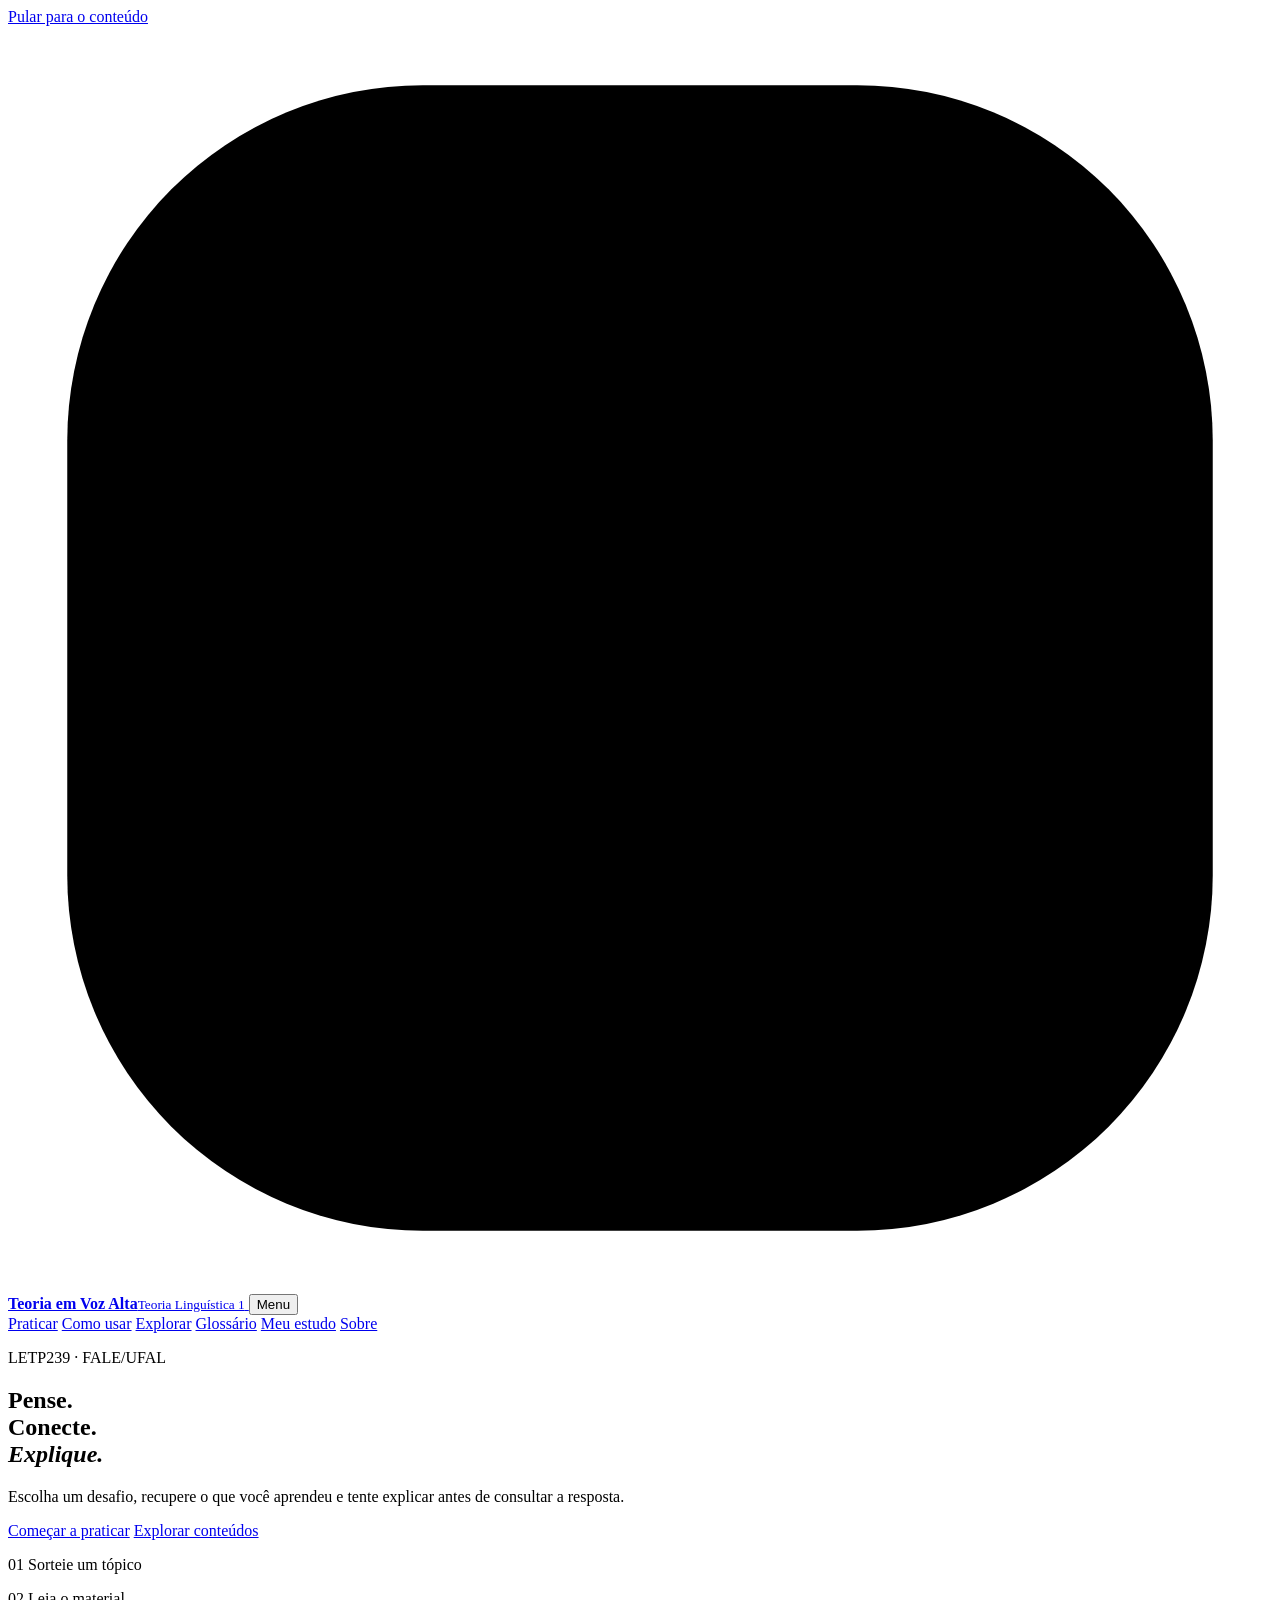
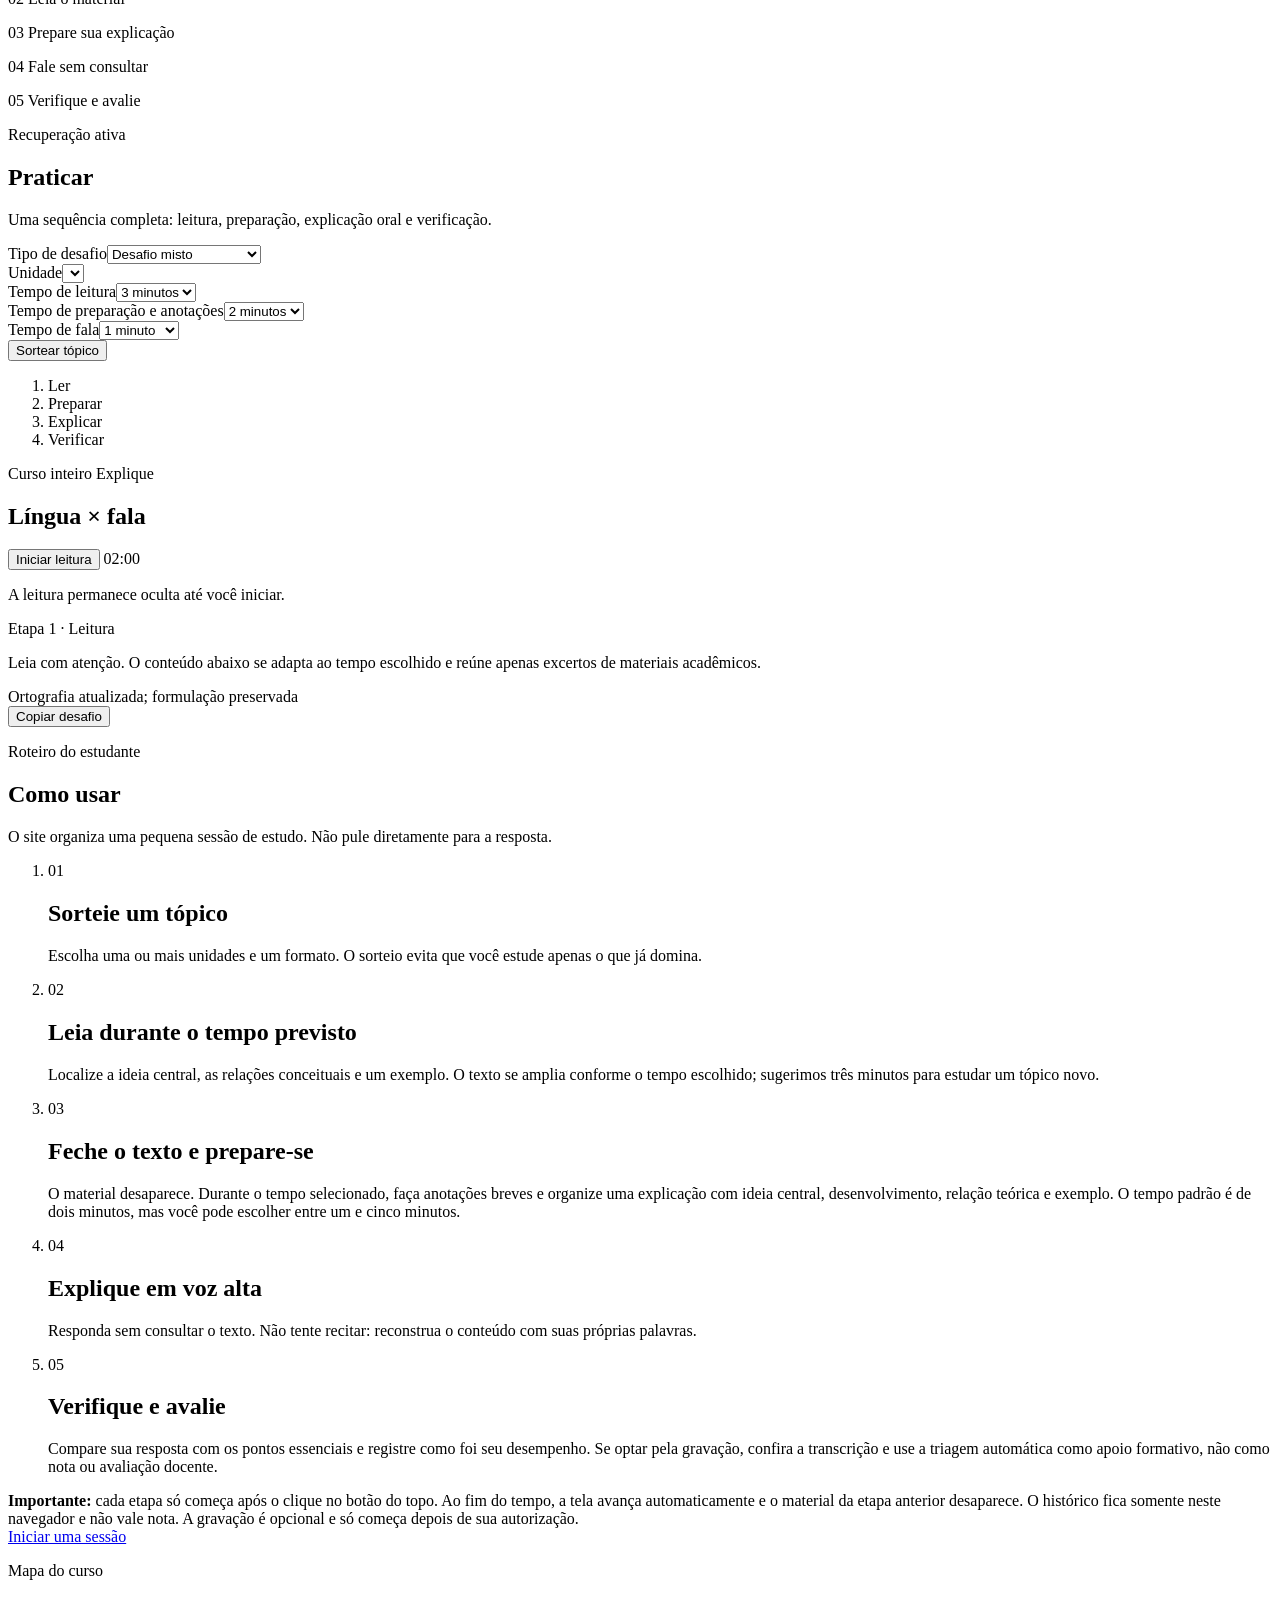
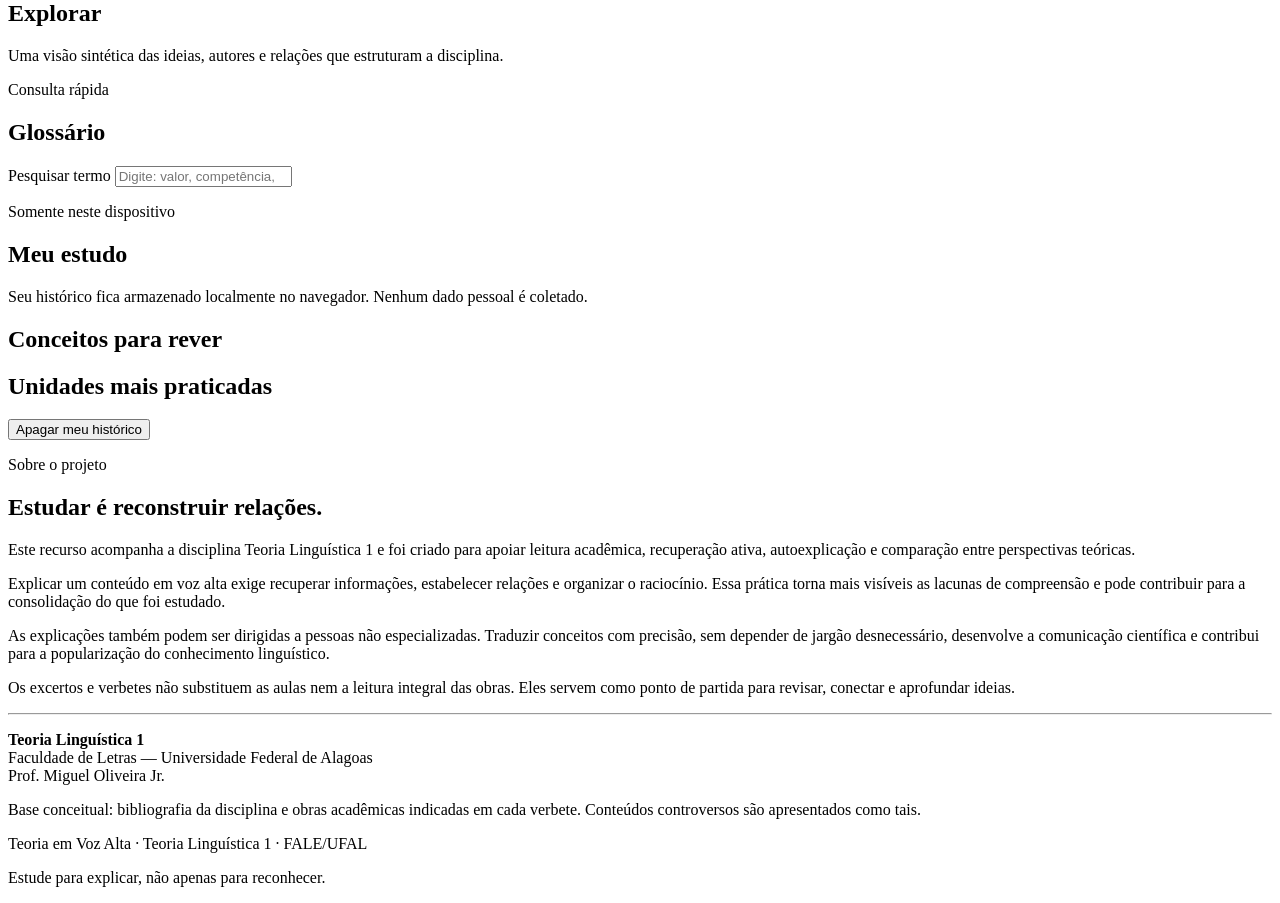
==== index.html @ 7eb718e2 "Publica versão inicial do Teoria em Voz Alta" ====
<!doctype html>
<html lang="pt-BR">
<head>
  <meta charset="utf-8">
  <meta name="viewport" content="width=device-width,initial-scale=1">
  <meta name="description" content="Teoria em Voz Alta: leitura acadêmica, preparação e prática oral para Teoria Linguística 1.">
  <meta name="theme-color" content="#172e3b">
  <title>Teoria em Voz Alta | Teoria Linguística 1</title>
  <link rel="icon" type="image/svg+xml" href="data:image/svg+xml,%3Csvg xmlns='http://www.w3.org/2000/svg' viewBox='0 0 64 64'%3E%3Crect width='64' height='64' rx='18' fill='%23172e3b'/%3E%3Cg fill='none' stroke='%23f2c14e' stroke-width='4' stroke-linecap='round'%3E%3Cpath d='M15 45c9-8 20-10 34-10'/%3E%3Cpath d='M15 34c10-8 21-10 34-10'/%3E%3Cpath d='M15 23c10-6 21-8 34-8'/%3E%3C/g%3E%3Ccircle cx='15' cy='45' r='4' fill='%23d65339'/%3E%3C/svg%3E">
  <link rel="stylesheet" href="./assets/css/styles.css">
</head>
<body>
  <a class="skip-link" href="#conteudo">Pular para o conteúdo</a>
  <header class="site-header">
    <a class="brand" href="#inicio" aria-label="Teoria em Voz Alta — início">
      <span class="brand-mark" aria-hidden="true"><svg viewBox="0 0 64 64"><rect x="3" y="3" width="58" height="58" rx="18"/><g class="brand-waves"><path d="M15 45c9-8 20-10 34-10"/><path d="M15 34c10-8 21-10 34-10"/><path d="M15 23c10-6 21-8 34-8"/></g><circle cx="15" cy="45" r="4"/></svg></span>
      <span class="brand-name"><strong>Teoria em Voz Alta</strong><small>Teoria Linguística 1</small></span>
    </a>
    <button class="menu-button" type="button" aria-expanded="false" aria-controls="nav">Menu</button>
    <nav id="nav" aria-label="Navegação principal">
      <a href="#praticar">Praticar</a>
      <a href="#como-usar">Como usar</a>
      <a href="#explorar">Explorar</a>
      <a href="#glossario">Glossário</a>
      <a href="#estudo">Meu estudo</a>
      <a href="#sobre">Sobre</a>
    </nav>
  </header>

  <main id="conteudo">
    <section id="inicio" class="view active" aria-labelledby="inicio-titulo">
      <div class="home-grid">
        <div class="home-copy">
          <p class="eyebrow">LETP239 · FALE/UFAL</p>
          <h1 id="inicio-titulo">Pense.<br>Conecte.<br><em>Explique.</em></h1>
          <p class="lead">Escolha um desafio, recupere o que você aprendeu e tente explicar antes de consultar a resposta.</p>
          <div class="actions">
            <a class="button primary" href="#praticar">Começar a praticar</a>
            <a class="button quiet" href="#explorar">Explorar conteúdos</a>
          </div>
        </div>
        <div class="method" aria-label="Como funciona">
          <p><span>01</span> Sorteie um tópico</p>
          <p><span>02</span> Leia o material</p>
          <p><span>03</span> Prepare sua explicação</p>
          <p><span>04</span> Fale sem consultar</p>
          <p><span>05</span> Verifique e avalie</p>
        </div>
      </div>
    </section>

    <section id="praticar" class="view" aria-labelledby="praticar-titulo">
      <div class="section-head">
        <p class="eyebrow">Recuperação ativa</p>
        <h1 id="praticar-titulo">Praticar</h1>
        <p>Uma sequência completa: leitura, preparação, explicação oral e verificação.</p>
      </div>
      <div class="practice-layout">
        <aside class="practice-controls" aria-label="Opções da prática">
          <div class="control-group"><label for="mode-select">Tipo de desafio</label><select id="mode-select">
            <option value="misto">Desafio misto</option>
            <option value="explique">Explique um conceito</option>
            <option value="compare">Compare</option>
            <option value="conecte">Conecte</option>
            <option value="exemplo">Dê um exemplo</option>
            <option value="problema">Identifique o problema</option>
            <option value="autor">Quem propôs isso?</option>
            <option value="tempo">Linha do tempo</option>
          </select></div>
          <div class="control-group"><label for="unit-select">Unidade</label><select id="unit-select"></select></div>
          <div class="time-settings">
            <div class="control-group"><label for="read-time">Tempo de leitura</label><select id="read-time"><option value="120">2 minutos</option><option value="180" selected>3 minutos</option><option value="300">5 minutos</option><option value="420">7 minutos</option></select></div>
            <div class="control-group"><label for="study-time">Tempo de preparação e anotações</label><select id="study-time"><option value="60">1 minuto</option><option value="120" selected>2 minutos</option><option value="180">3 minutos</option><option value="300">5 minutos</option></select></div>
            <div class="control-group"><label for="speak-time">Tempo de fala</label><select id="speak-time"><option value="60" selected>1 minuto</option><option value="120">2 minutos</option><option value="180">3 minutos</option><option value="300">5 minutos</option></select></div>
          </div>
          <button id="draw-button" class="button primary full" type="button">Sortear tópico</button>
        </aside>
        <article class="challenge" aria-live="polite">
          <ol class="stage-track" aria-label="Etapas da atividade">
            <li data-stage="read">Ler</li><li data-stage="study">Preparar</li><li data-stage="speak">Explicar</li><li data-stage="check">Verificar</li>
          </ol>
          <div class="challenge-meta">
            <span id="challenge-unit">Curso inteiro</span>
            <span id="challenge-mode">Explique</span>
          </div>
          <h2 id="challenge-title">Língua × fala</h2>
          <div id="recording-setup" class="recording-setup" hidden>
            <label class="recording-choice"><input id="recording-enabled" type="checkbox"> <span><strong>Gravar minha explicação e receber uma triagem formativa</strong><small>Opcional. O site não salva o áudio; a transcrição depende do serviço de reconhecimento de fala do navegador.</small></span></label>
            <div id="audience-field" class="control-group" hidden><label for="audience-select">Público da explicação</label><select id="audience-select"><option value="graduacao">Colegas de graduação</option><option value="medio">Estudantes do ensino médio</option><option value="geral">Público não especialista</option></select></div>
          </div>
          <div class="phase-control">
            <button id="stage-start" class="button dark full" type="button">Iniciar leitura</button>
            <output id="timer-output" aria-label="Tempo restante">02:00</output>
          </div>
          <p id="stage-status" class="stage-status">A leitura permanece oculta até você iniciar.</p>
          <div id="read-stage" class="stage-panel">
            <p class="stage-label">Etapa 1 · Leitura</p>
            <p class="stage-instruction">Leia com atenção. O conteúdo abaixo se adapta ao tempo escolhido e reúne apenas excertos de materiais acadêmicos.</p>
            <div class="reading-meta"><span id="reading-length"></span><span id="reading-words"></span><span>Ortografia atualizada; formulação preservada</span></div>
            <div id="reading-content" class="reading-material"></div>
          </div>
          <div id="study-stage" class="stage-panel" hidden>
            <p class="stage-label">Etapa 2 · Preparação</p>
            <p class="stage-instruction">O texto foi fechado. Use o tempo escolhido para fazer anotações breves e organizar a explicação. Ainda não fale.</p>
            <ul class="study-cues"><li>Registre a ideia central em uma frase.</li><li>Anote dois pontos que precisam aparecer na explicação.</li><li>Escolha uma relação teórica e um exemplo claro.</li><li>Planeje como explicar o tópico a alguém que não conhece o assunto.</li></ul>
          </div>
          <div id="speak-stage" class="stage-panel" hidden>
            <p class="stage-label">Etapa 3 · Prática oral</p>
            <p id="challenge-prompt" class="challenge-prompt">Explique a distinção proposta por Saussure.</p>
            <p class="stage-instruction">Explique em voz alta, sem consultar o material. Reconstrua a ideia com suas próprias palavras.</p>
            <div id="recording-live" class="recording-live" hidden><span class="recording-dot" aria-hidden="true"></span><strong>Gravação em andamento</strong><button id="stop-recording" class="text-button" type="button">Encerrar gravação</button></div>
          </div>
          <div class="challenge-actions">
            <button id="copy-button" class="button quiet" type="button">Copiar desafio</button>
          </div>
          <div id="feedback" class="feedback" hidden>
            <section id="audio-feedback" class="audio-feedback" hidden>
              <div class="audio-feedback-head"><div><p class="stage-label">Avaliação da explicação gravada</p><h3>Transcrição e devolutiva</h3></div><a id="download-recording" class="button quiet" download="explicacao-tl1.webm" hidden>Baixar gravação</a></div>
              <p id="recording-message" class="stage-instruction"></p>
              <label for="transcript-text"><strong>Transcrição</strong></label>
              <textarea id="transcript-text" rows="7" spellcheck="true" placeholder="A transcrição aparecerá aqui. Você pode corrigi-la antes de reavaliar."></textarea>
              <button id="evaluate-transcript" class="button dark" type="button">Avaliar transcrição</button>
              <div id="automated-feedback" class="automated-feedback" aria-live="polite"></div>
              <p class="privacy-note">A devolutiva é formativa e não atribui nota. Confira a transcrição: erros de reconhecimento podem afetar a análise.</p>
            </section>
            <div>
              <h3>Pontos essenciais</h3>
              <ul id="essential-list"></ul>
            </div>
            <div>
              <h3>Exemplo ou aplicação</h3>
              <p id="example-text"></p>
            </div>
            <div>
              <h3>Atenção</h3>
              <p id="error-text"></p>
            </div>
            <div>
              <h3>Conexões</h3>
              <div id="connection-list" class="chips"></div>
            </div>
            <p id="source-text" class="source"></p>
            <div class="self-check">
              <h3>Como foi sua resposta?</h3>
              <div class="rating-buttons">
                <button data-rating="consegui" type="button">Consegui explicar</button>
                <button data-rating="parcial" type="button">Mais ou menos</button>
                <button data-rating="rever" type="button">Preciso rever</button>
              </div>
            </div>
          </div>
        </article>
      </div>
    </section>

    <section id="como-usar" class="view" aria-labelledby="como-usar-titulo">
      <div class="section-head"><p class="eyebrow">Roteiro do estudante</p><h1 id="como-usar-titulo">Como usar</h1><p>O site organiza uma pequena sessão de estudo. Não pule diretamente para a resposta.</p></div>
      <ol class="guide">
        <li><span>01</span><div><h2>Sorteie um tópico</h2><p>Escolha uma ou mais unidades e um formato. O sorteio evita que você estude apenas o que já domina.</p></div></li>
        <li><span>02</span><div><h2>Leia durante o tempo previsto</h2><p>Localize a ideia central, as relações conceituais e um exemplo. O texto se amplia conforme o tempo escolhido; sugerimos três minutos para estudar um tópico novo.</p></div></li>
        <li><span>03</span><div><h2>Feche o texto e prepare-se</h2><p>O material desaparece. Durante o tempo selecionado, faça anotações breves e organize uma explicação com ideia central, desenvolvimento, relação teórica e exemplo. O tempo padrão é de dois minutos, mas você pode escolher entre um e cinco minutos.</p></div></li>
        <li><span>04</span><div><h2>Explique em voz alta</h2><p>Responda sem consultar o texto. Não tente recitar: reconstrua o conteúdo com suas próprias palavras.</p></div></li>
        <li><span>05</span><div><h2>Verifique e avalie</h2><p>Compare sua resposta com os pontos essenciais e registre como foi seu desempenho. Se optar pela gravação, confira a transcrição e use a triagem automática como apoio formativo, não como nota ou avaliação docente.</p></div></li>
      </ol>
      <div class="guide-note"><strong>Importante:</strong> cada etapa só começa após o clique no botão do topo. Ao fim do tempo, a tela avança automaticamente e o material da etapa anterior desaparece. O histórico fica somente neste navegador e não vale nota. A gravação é opcional e só começa depois de sua autorização.</div>
      <a class="button primary" href="#praticar">Iniciar uma sessão</a>
    </section>

    <section id="explorar" class="view" aria-labelledby="explorar-titulo">
      <div class="section-head">
        <p class="eyebrow">Mapa do curso</p>
        <h1 id="explorar-titulo">Explorar</h1>
        <p>Uma visão sintética das ideias, autores e relações que estruturam a disciplina.</p>
      </div>
      <div id="unit-list" class="unit-list"></div>
    </section>

    <section id="glossario" class="view" aria-labelledby="glossario-titulo">
      <div class="section-head">
        <p class="eyebrow">Consulta rápida</p>
        <h1 id="glossario-titulo">Glossário</h1>
        <label class="search-label" for="glossary-search">Pesquisar termo</label>
        <input id="glossary-search" class="search" type="search" placeholder="Digite: valor, competência, fonologia…" autocomplete="off">
      </div>
      <p id="glossary-count" class="result-count"></p>
      <div id="glossary-list" class="glossary-list"></div>
    </section>

    <section id="estudo" class="view" aria-labelledby="estudo-titulo">
      <div class="section-head">
        <p class="eyebrow">Somente neste dispositivo</p>
        <h1 id="estudo-titulo">Meu estudo</h1>
        <p>Seu histórico fica armazenado localmente no navegador. Nenhum dado pessoal é coletado.</p>
      </div>
      <div id="study-stats" class="stats"></div>
      <div class="study-grid">
        <div>
          <h2>Conceitos para rever</h2>
          <div id="review-list" class="review-list"></div>
        </div>
        <div>
          <h2>Unidades mais praticadas</h2>
          <div id="unit-stats" class="bar-list"></div>
        </div>
      </div>
      <button id="clear-history" class="button danger" type="button">Apagar meu histórico</button>
    </section>

    <section id="sobre" class="view" aria-labelledby="sobre-titulo">
      <div class="about">
        <p class="eyebrow">Sobre o projeto</p>
        <h1 id="sobre-titulo">Estudar é reconstruir relações.</h1>
        <p>Este recurso acompanha a disciplina Teoria Linguística 1 e foi criado para apoiar leitura acadêmica, recuperação ativa, autoexplicação e comparação entre perspectivas teóricas.</p>
        <p>Explicar um conteúdo em voz alta exige recuperar informações, estabelecer relações e organizar o raciocínio. Essa prática torna mais visíveis as lacunas de compreensão e pode contribuir para a consolidação do que foi estudado.</p>
        <p>As explicações também podem ser dirigidas a pessoas não especializadas. Traduzir conceitos com precisão, sem depender de jargão desnecessário, desenvolve a comunicação científica e contribui para a popularização do conhecimento linguístico.</p>
        <p>Os excertos e verbetes não substituem as aulas nem a leitura integral das obras. Eles servem como ponto de partida para revisar, conectar e aprofundar ideias.</p>
        <hr>
        <p><strong>Teoria Linguística 1</strong><br>Faculdade de Letras — Universidade Federal de Alagoas<br>Prof. Miguel Oliveira Jr.</p>
        <p class="source-note">Base conceitual: bibliografia da disciplina e obras acadêmicas indicadas em cada verbete. Conteúdos controversos são apresentados como tais.</p>
      </div>
    </section>
  </main>

  <footer>
    <p>Teoria em Voz Alta · Teoria Linguística 1 · FALE/UFAL</p>
    <p>Estude para explicar, não apenas para reconhecer.</p>
  </footer>
  <div id="toast" role="status" aria-live="polite"></div>
  <script src="./data/conceitos.js"></script>
  <script src="./data/leituras.js"></script>
  <script src="./assets/js/app.js"></script>
</body>
</html>
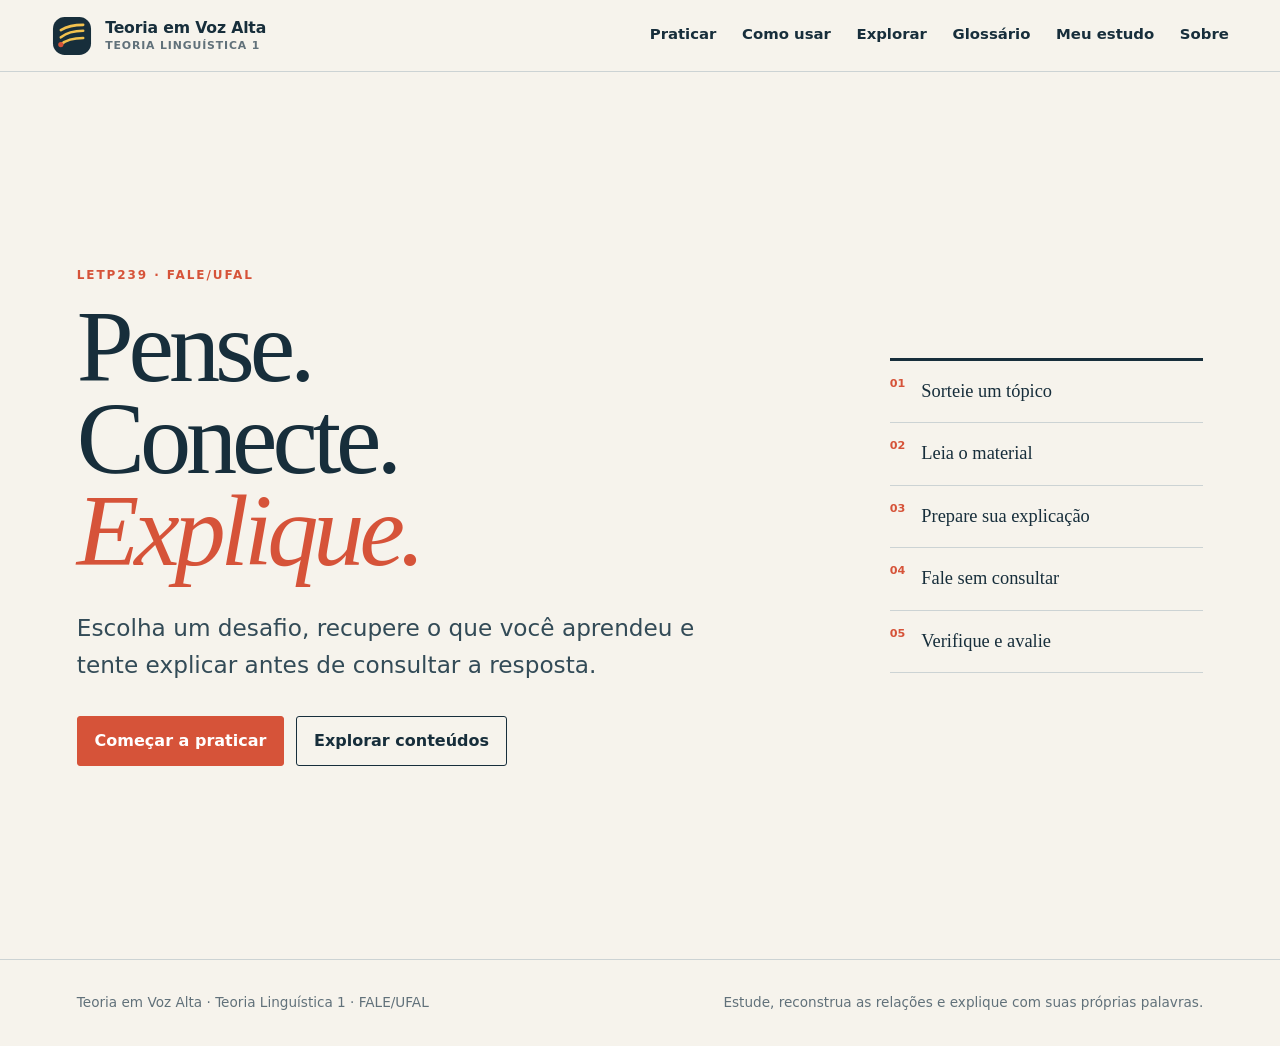
==== commit c37ad65e: "Alinha interface e privacidade" ====
--- a/index.html
+++ b/index.html
@@ -85,7 +85,7 @@
           </div>
           <h2 id="challenge-title">Língua × fala</h2>
           <div id="recording-setup" class="recording-setup" hidden>
-            <label class="recording-choice"><input id="recording-enabled" type="checkbox"> <span><strong>Gravar minha explicação e receber uma triagem formativa</strong><small>Opcional. O site não salva o áudio; a transcrição depende do serviço de reconhecimento de fala do navegador.</small></span></label>
+            <label class="recording-choice"><input id="recording-enabled" type="checkbox"> <span><strong>Gravar minha explicação e receber uma triagem formativa</strong><small>Opcional. O áudio permanece nesta sessão. A transcrição automática, quando disponível, depende do serviço de reconhecimento de fala do navegador.</small></span></label>
             <div id="audience-field" class="control-group" hidden><label for="audience-select">Público da explicação</label><select id="audience-select"><option value="graduacao">Colegas de graduação</option><option value="medio">Estudantes do ensino médio</option><option value="geral">Público não especialista</option></select></div>
           </div>
           <div class="phase-control">
@@ -95,8 +95,8 @@
           <p id="stage-status" class="stage-status">A leitura permanece oculta até você iniciar.</p>
           <div id="read-stage" class="stage-panel">
             <p class="stage-label">Etapa 1 · Leitura</p>
-            <p class="stage-instruction">Leia com atenção. O conteúdo abaixo se adapta ao tempo escolhido e reúne apenas excertos de materiais acadêmicos.</p>
-            <div class="reading-meta"><span id="reading-length"></span><span id="reading-words"></span><span>Ortografia atualizada; formulação preservada</span></div>
+            <p class="stage-instruction">Leia com atenção. O conteúdo abaixo se adapta ao tempo escolhido e reúne sínteses didáticas fundamentadas nas fontes acadêmicas indicadas.</p>
+            <div class="reading-meta"><span id="reading-length"></span><span id="reading-words"></span><span>Sínteses didáticas; fontes indicadas ao final</span></div>
             <div id="reading-content" class="reading-material"></div>
           </div>
           <div id="study-stage" class="stage-panel" hidden>
@@ -190,7 +190,7 @@
       <div class="section-head">
         <p class="eyebrow">Somente neste dispositivo</p>
         <h1 id="estudo-titulo">Meu estudo</h1>
-        <p>Seu histórico fica armazenado localmente no navegador. Nenhum dado pessoal é coletado.</p>
+        <p>O histórico de estudo fica armazenado localmente neste navegador. A gravação é opcional; a transcrição automática pode depender de um serviço oferecido pelo navegador.</p>
       </div>
       <div id="study-stats" class="stats"></div>
       <div class="study-grid">
@@ -213,7 +213,7 @@
         <p>Este recurso acompanha a disciplina Teoria Linguística 1 e foi criado para apoiar leitura acadêmica, recuperação ativa, autoexplicação e comparação entre perspectivas teóricas.</p>
         <p>Explicar um conteúdo em voz alta exige recuperar informações, estabelecer relações e organizar o raciocínio. Essa prática torna mais visíveis as lacunas de compreensão e pode contribuir para a consolidação do que foi estudado.</p>
         <p>As explicações também podem ser dirigidas a pessoas não especializadas. Traduzir conceitos com precisão, sem depender de jargão desnecessário, desenvolve a comunicação científica e contribui para a popularização do conhecimento linguístico.</p>
-        <p>Os excertos e verbetes não substituem as aulas nem a leitura integral das obras. Eles servem como ponto de partida para revisar, conectar e aprofundar ideias.</p>
+        <p>As sínteses e os verbetes servem para revisão e prática. A leitura das obras da disciplina continua sendo necessária para acompanhar os argumentos em sua extensão e contexto.</p>
         <hr>
         <p><strong>Teoria Linguística 1</strong><br>Faculdade de Letras — Universidade Federal de Alagoas<br>Prof. Miguel Oliveira Jr.</p>
         <p class="source-note">Base conceitual: bibliografia da disciplina e obras acadêmicas indicadas em cada verbete. Conteúdos controversos são apresentados como tais.</p>
@@ -223,7 +223,7 @@
 
   <footer>
     <p>Teoria em Voz Alta · Teoria Linguística 1 · FALE/UFAL</p>
-    <p>Estude para explicar, não apenas para reconhecer.</p>
+    <p>Estude, reconstrua as relações e explique com suas próprias palavras.</p>
   </footer>
   <div id="toast" role="status" aria-live="polite"></div>
   <script src="./data/conceitos.js"></script>
--- a/assets/css/styles.css
+++ b/assets/css/styles.css
@@ -0,0 +1,32 @@
+:root{
+  --ink:#172e3b;--paper:#f6f3ec;--white:#fff;--accent:#d65339;--gold:#f2c14e;
+  --muted:#61717a;--line:#ccd3d4;--soft:#e8ecea;--focus:#0a66c2;
+  --serif:Georgia,'Times New Roman',serif;--sans:Inter,ui-sans-serif,system-ui,-apple-system,'Segoe UI',sans-serif;
+}
+.time-settings{gap:1rem!important;border-top:0!important;padding-top:0!important}
+.phase-control{display:grid;grid-template-columns:minmax(180px,1fr) auto;align-items:center;gap:1rem;margin:0 0 .75rem}.phase-control #timer-output{font:800 1.35rem/1 monospace;min-width:5ch}.stage-status{margin:0 0 1.5rem;color:var(--muted)}.source-excerpt{margin:0 0 2rem}.source-excerpt .reading-kind{margin:.15rem 0 .9rem;color:var(--muted);font-size:.78rem;font-weight:800;text-transform:uppercase;letter-spacing:.05em}.source-excerpt .synthesis{margin:.5rem 0;padding:0}.source-excerpt .synthesis p{font:500 1.15rem/1.68 var(--serif)}.source-excerpt cite{display:block;color:var(--muted);font-size:.86rem;font-style:normal;border-top:1px solid var(--line);padding-top:.65rem}@media(max-width:600px){.phase-control{grid-template-columns:1fr}.phase-control #timer-output{order:-1}}
+*{box-sizing:border-box}html{scroll-behavior:smooth}body{margin:0;background:var(--paper);color:var(--ink);font-family:var(--sans);font-size:16px;line-height:1.6}
+a{color:inherit}button,input,select{font:inherit}button,a,select,input{outline-offset:4px}:focus-visible{outline:3px solid var(--focus)}
+.skip-link{position:fixed;left:1rem;top:-5rem;background:var(--ink);color:white;padding:.7rem 1rem;z-index:100}.skip-link:focus{top:1rem}
+.site-header{height:72px;padding:0 clamp(1rem,4vw,4rem);display:flex;align-items:center;justify-content:space-between;border-bottom:1px solid var(--line);position:sticky;top:0;background:rgba(246,243,236,.96);backdrop-filter:blur(10px);z-index:20}
+.brand{display:flex;align-items:center;gap:.75rem;text-decoration:none}.brand-mark{display:grid;place-items:center;width:42px;height:42px}.brand-mark svg{width:100%;height:100%;overflow:visible}.brand-mark svg>rect{fill:var(--ink)}.brand-mark .brand-waves{fill:none;stroke:var(--gold);stroke-width:4;stroke-linecap:round}.brand-mark circle{fill:var(--accent)}.brand-name{display:grid;line-height:1.08}.brand-name strong{font-size:.98rem;letter-spacing:-.01em}.brand-name small{margin-top:.2rem;color:var(--muted);font-size:.68rem;font-weight:700;text-transform:uppercase;letter-spacing:.08em}
+nav{display:flex;gap:1.6rem}nav a{text-decoration:none;font-size:.93rem;font-weight:650;border-bottom:2px solid transparent}nav a:hover,nav a[aria-current=page]{border-color:var(--accent)}
+.menu-button{display:none;border:1px solid var(--ink);background:transparent;padding:.45rem .75rem;border-radius:99px}
+.view{display:none;min-height:calc(100vh - 72px);padding:clamp(2.2rem,7vw,7rem) clamp(1rem,6vw,7rem)}.view.active{display:block}
+.home-grid{min-height:calc(100vh - 12rem);display:grid;grid-template-columns:minmax(0,1.5fr) minmax(250px,.65fr);align-items:center;gap:7vw;max-width:1320px;margin:auto}
+.eyebrow{text-transform:uppercase;letter-spacing:.16em;font-size:.75rem;font-weight:800;color:var(--accent);margin:0 0 1rem}
+h1,h2,h3,p{margin-top:0}h1{font:500 clamp(3rem,8vw,7.5rem)/.9 var(--serif);letter-spacing:-.05em;margin-bottom:2rem}h1 em{color:var(--accent);font-weight:500}.lead{font-size:clamp(1.1rem,2vw,1.45rem);max-width:650px;color:#334b57}
+.actions,.challenge-actions,.rating-buttons{display:flex;flex-wrap:wrap;gap:.75rem;margin-top:2rem}.button{display:inline-flex;justify-content:center;align-items:center;min-height:48px;padding:.7rem 1.05rem;border:1px solid var(--ink);border-radius:3px;text-decoration:none;font-weight:750;cursor:pointer}.primary{background:var(--accent);border-color:var(--accent);color:white}.dark{background:var(--ink);color:white}.quiet{background:transparent;color:var(--ink)}.full{width:100%}.danger{background:transparent;color:#8b2d22;border-color:#8b2d22;margin-top:2rem}
+.method{border-top:3px solid var(--ink)}.method p{display:flex;gap:1rem;border-bottom:1px solid var(--line);padding:1rem 0;margin:0;font-family:var(--serif);font-size:1.15rem}.method span{font:700 .7rem var(--sans);color:var(--accent)}
+.section-head{max-width:850px;margin-bottom:3rem}.section-head h1{font-size:clamp(3rem,7vw,6rem);margin-bottom:1rem}.section-head>p:last-child{font-size:1.15rem;color:var(--muted)}
+.practice-layout{display:grid;grid-template-columns:280px minmax(0,850px);gap:clamp(2rem,6vw,6rem);align-items:start}.practice-controls{display:grid;gap:1rem;position:sticky;top:100px}.control-group{display:grid;gap:.35rem}.practice-controls label,.search-label{font-weight:750;font-size:.88rem}.practice-controls select,.search{width:100%;min-height:48px;border:1px solid var(--line);background:white;padding:.65rem .75rem;color:var(--ink);border-radius:2px}.practice-controls #draw-button{margin:0;min-height:52px}
+.challenge{background:var(--white);padding:clamp(1.4rem,5vw,4rem);box-shadow:0 18px 50px rgba(23,46,59,.09);border-top:5px solid var(--gold)}.challenge-meta{display:flex;justify-content:space-between;gap:1rem;text-transform:uppercase;letter-spacing:.1em;font-size:.72rem;font-weight:800;color:var(--muted)}.challenge h2{font:500 clamp(2.5rem,6vw,5rem)/.98 var(--serif);letter-spacing:-.04em;margin:2rem 0}.challenge-prompt{font-size:clamp(1.15rem,2vw,1.45rem);max-width:720px}.timer-row{display:flex;align-items:center;gap:1rem;margin-top:2rem;padding-top:1rem;border-top:1px solid var(--line)}#timer-output{font-variant-numeric:tabular-nums;font-weight:800}.text-button{border:0;background:none;color:var(--accent);text-decoration:underline;cursor:pointer}.feedback{border-top:2px solid var(--ink);margin-top:2.5rem;padding-top:2rem;display:grid;gap:1.2rem}.feedback[hidden]{display:none}.feedback h3{font-size:.82rem;text-transform:uppercase;letter-spacing:.08em;margin-bottom:.45rem}.feedback ul{margin:0;padding-left:1.2rem}.source{color:var(--muted);font-size:.9rem;border-top:1px solid var(--line);padding-top:1rem}.chips{display:flex;gap:.5rem;flex-wrap:wrap}.chip{display:inline-flex;border:1px solid var(--line);border-radius:99px;padding:.25rem .7rem;font-size:.85rem;text-decoration:none;background:var(--paper)}.rating-buttons button{min-height:44px;padding:.55rem .8rem;background:white;border:1px solid var(--ink);cursor:pointer}.rating-buttons button:hover{background:var(--soft)}
+.stage-track{list-style:none;display:grid;grid-template-columns:repeat(4,1fr);padding:0;margin:0 0 2rem;border-bottom:1px solid var(--line)}.stage-track li{padding:.55rem .25rem;font-size:.75rem;font-weight:800;text-transform:uppercase;letter-spacing:.06em;color:var(--muted);border-bottom:3px solid transparent;margin-bottom:-2px}.stage-track li.active{color:var(--ink);border-color:var(--accent)}.stage-track li.done{color:var(--accent)}.stage-label{font-size:.78rem;font-weight:850;text-transform:uppercase;letter-spacing:.1em;color:var(--accent)}.stage-instruction{font-size:1.05rem;color:var(--muted);max-width:700px}.reading-meta{display:flex;flex-wrap:wrap;gap:.55rem 1.2rem;margin:.8rem 0;font-size:.78rem;font-weight:800;text-transform:uppercase;letter-spacing:.06em;color:var(--muted)}.reading-material{border-left:3px solid var(--gold);padding:1.4rem clamp(1rem,3vw,2rem);background:#fbfaf6}.reading-material h3{font:600 1.25rem/1.3 var(--serif);margin:1.7rem 0 .55rem;color:var(--ink)}.reading-material h3:first-child{margin-top:0}.reading-material p{max-width:72ch;margin-bottom:1rem}.reading-material .core{font:500 1.24rem/1.58 var(--serif)}.reading-material .study-summary{background:var(--white);padding:1rem;border:1px solid var(--line);margin-top:1.5rem}.reading-material ul,.study-cues{padding-left:1.2rem}.reading-material .source{margin-top:1.5rem}.time-settings{display:grid;gap:.45rem;border-top:1px solid var(--line);padding-top:1rem}
+.recording-setup{border:1px solid var(--line);background:#fbfaf6;padding:1rem;margin:0 0 1rem}.recording-choice{display:flex;align-items:flex-start;gap:.7rem;cursor:pointer}.recording-choice input{width:1.15rem;height:1.15rem;margin-top:.25rem;accent-color:var(--accent)}.recording-choice span{display:grid}.recording-choice small,.privacy-note{color:var(--muted);font-size:.86rem}.recording-setup .control-group{margin-top:1rem;max-width:320px}.recording-setup select{min-height:44px;background:white;border:1px solid var(--line);padding:.5rem}.recording-live{display:flex;align-items:center;gap:.7rem;border:1px solid #d9a59b;background:#fff6f4;padding:.8rem 1rem;margin-top:1rem}.recording-dot{width:.75rem;height:.75rem;border-radius:50%;background:var(--accent);box-shadow:0 0 0 5px rgba(214,83,57,.14)}.recording-live .text-button{margin-left:auto}.audio-feedback{border:1px solid var(--line);background:#fbfaf6;padding:clamp(1rem,3vw,1.5rem)}.audio-feedback-head{display:flex;justify-content:space-between;align-items:start;gap:1rem}.audio-feedback-head h3{font:500 1.55rem/1.2 var(--serif);text-transform:none;letter-spacing:0}.audio-feedback textarea{display:block;width:100%;margin:.45rem 0 1rem;border:1px solid var(--line);padding:.8rem;resize:vertical;font:inherit;line-height:1.5}.automated-feedback{margin-top:1.2rem}.automated-feedback h4{margin:.9rem 0 .25rem;font-size:.82rem;text-transform:uppercase;letter-spacing:.06em}.automated-feedback ul{margin:.2rem 0 .8rem}.feedback-score{display:inline-flex;background:var(--ink);color:white;padding:.35rem .65rem;font-weight:800}.privacy-note{border-top:1px solid var(--line);padding-top:.8rem;margin:1rem 0 0}@media(max-width:600px){.audio-feedback-head{display:block}.audio-feedback-head .button{margin-bottom:1rem}.recording-live{align-items:flex-start;flex-wrap:wrap}.recording-live .text-button{margin-left:0}}
+.guide{list-style:none;padding:0;max-width:950px}.guide li{display:grid;grid-template-columns:80px 1fr;gap:1.5rem;border-top:1px solid var(--line);padding:1.6rem 0}.guide li>span{font:600 2rem var(--serif);color:var(--accent)}.guide h2{font:500 1.7rem var(--serif);margin-bottom:.35rem}.guide p{color:var(--muted);max-width:720px}.guide-note{max-width:800px;border-left:4px solid var(--gold);background:white;padding:1rem 1.2rem;margin:2rem 0}
+.unit-list{max-width:1100px}.unit{display:grid;grid-template-columns:90px 1fr;gap:1rem;border-top:1px solid var(--line);padding:2rem 0}.unit-number{font:600 2.2rem var(--serif);color:var(--accent)}.unit h2{font:500 2rem var(--serif);margin-bottom:.5rem}.unit p{color:var(--muted);max-width:780px}.unit-details{display:flex;gap:.5rem;flex-wrap:wrap}
+.search{max-width:650px;font-size:1.05rem}.result-count{color:var(--muted)}.glossary-list{max-width:1000px}.glossary-entry{padding:2rem 0;border-top:1px solid var(--line);display:grid;grid-template-columns:minmax(180px,.6fr) minmax(0,1.4fr);gap:2rem;scroll-margin-top:95px}.glossary-entry h2{font:500 1.8rem var(--serif)}.glossary-entry dl{margin:0;display:grid;grid-template-columns:140px 1fr;gap:.4rem 1rem}.glossary-entry dt{font-size:.78rem;text-transform:uppercase;letter-spacing:.05em;font-weight:800;color:var(--muted)}.glossary-entry dd{margin:0}
+.stats{display:grid;grid-template-columns:repeat(3,1fr);gap:1px;background:var(--line);border:1px solid var(--line);max-width:800px;margin-bottom:3rem}.stat{background:white;padding:1.5rem}.stat strong{display:block;font:500 2.8rem var(--serif)}.stat span{color:var(--muted)}.study-grid{display:grid;grid-template-columns:1fr 1fr;gap:4rem;max-width:1000px}.study-grid h2{font:500 1.7rem var(--serif)}.review-item{padding:.65rem 0;border-bottom:1px solid var(--line)}.bar-row{margin-bottom:1rem}.bar-label{display:flex;justify-content:space-between;font-size:.9rem}.bar{height:8px;background:var(--soft);margin-top:.35rem}.bar span{display:block;height:100%;background:var(--accent)}
+.about{max-width:800px}.about h1{font-size:clamp(3rem,7vw,6rem)}.about>p{font-size:1.2rem}.about hr{border:0;border-top:1px solid var(--line);margin:3rem 0}.source-note{color:var(--muted);font-size:.95rem!important}
+footer{display:flex;justify-content:space-between;gap:1rem;padding:2rem clamp(1rem,6vw,7rem);border-top:1px solid var(--line);font-size:.85rem;color:var(--muted)}footer p{margin:0}#toast{position:fixed;right:1rem;bottom:1rem;background:var(--ink);color:white;padding:.75rem 1rem;border-radius:3px;opacity:0;pointer-events:none;transform:translateY(8px);transition:.2s;z-index:50}#toast.show{opacity:1;transform:none}
+@media(max-width:800px){.site-header{height:64px}.menu-button{display:block}nav{display:none;position:absolute;left:0;right:0;top:64px;background:var(--paper);padding:1rem;flex-direction:column;border-bottom:1px solid var(--line)}nav.open{display:flex}.view{padding:2.5rem 1rem}.home-grid,.practice-layout,.study-grid{grid-template-columns:1fr}.home-grid{align-content:start;gap:3rem}.home-copy h1{margin-top:2rem}.practice-controls{position:static}.unit{grid-template-columns:55px 1fr}.glossary-entry{grid-template-columns:1fr;gap:.5rem}.glossary-entry dl{grid-template-columns:1fr}.glossary-entry dd{margin-bottom:.6rem}.stats{grid-template-columns:1fr}.challenge h2{font-size:2.7rem}.stage-track li{font-size:.65rem}.guide li{grid-template-columns:50px 1fr}footer{flex-direction:column}}@media(prefers-reduced-motion:reduce){*{scroll-behavior:auto!important;transition:none!important}}
